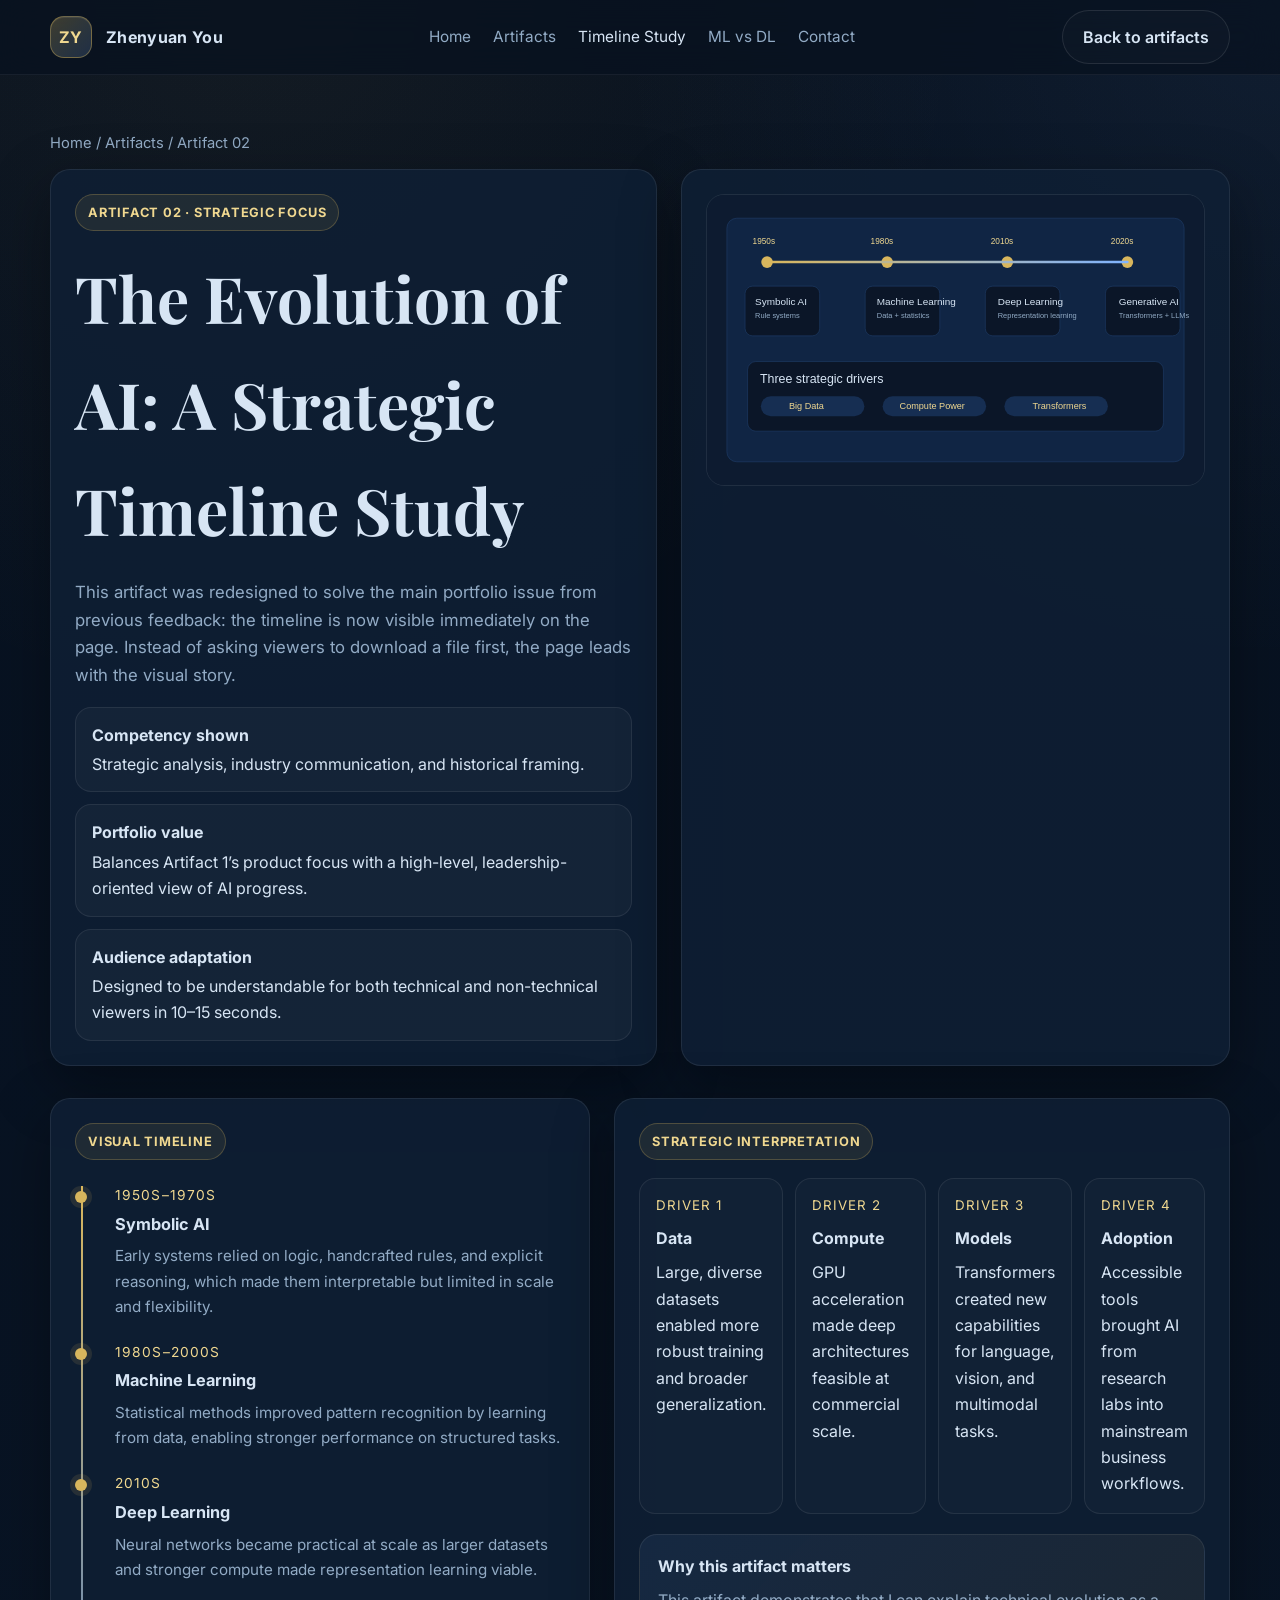
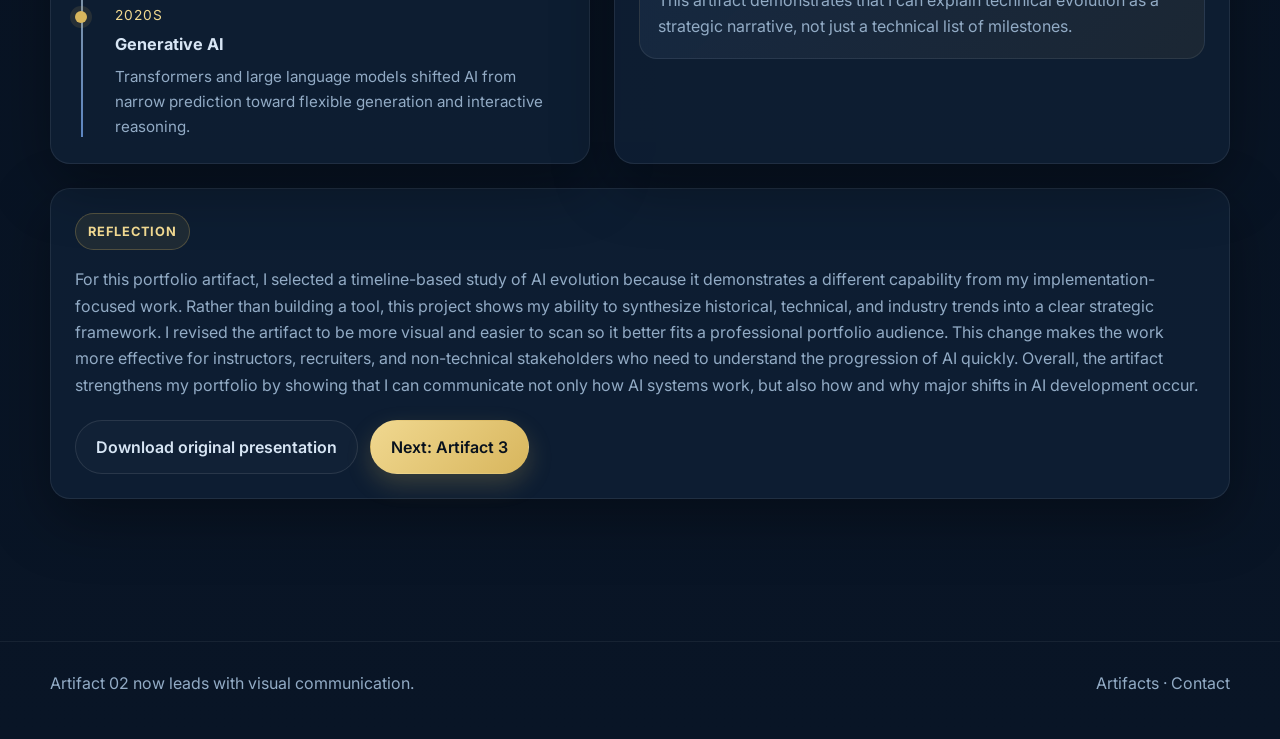
==== artifact-2.html @ 23bf4928 "Add files via upload" ====
<!DOCTYPE html>
<html lang="en">
<head>
  <meta charset="UTF-8" />
  <meta name="viewport" content="width=device-width, initial-scale=1.0" />
  <title>Artifact 2 · The Evolution of AI</title>
  <link rel="preconnect" href="https://fonts.googleapis.com">
  <link rel="preconnect" href="https://fonts.gstatic.com" crossorigin>
  <link href="https://fonts.googleapis.com/css2?family=Inter:wght@400;500;600;700;800&family=Playfair+Display:wght@600;700&display=swap" rel="stylesheet">
  <link rel="stylesheet" href="styles.css" />
</head>
<body>
  <header class="nav">
    <div class="container nav-inner">
      <a class="brand" href="index.html"><span class="brand-mark">ZY</span><span>Zhenyuan You</span></a>
      <nav class="nav-links">
        <a href="index.html">Home</a>
        <a href="artifacts.html">Artifacts</a>
        <a href="artifact-2.html" class="active">Timeline Study</a>
        <a href="artifact-3.html">ML vs DL</a>
        <a href="contact.html">Contact</a>
      </nav>
      <a href="artifacts.html" class="button-outline">Back to artifacts</a>
    </div>
  </header>

  <main class="artifact-hero">
    <div class="container">
      <div class="breadcrumbs">Home / Artifacts / Artifact 02</div>
      <div class="split">
        <div class="card">
          <span class="badge">Artifact 02 · Strategic focus</span>
          <h1 style="margin:14px 0 10px; font-family:'Playfair Display', Georgia, serif; font-size:clamp(2.2rem,5vw,4rem);">The Evolution of AI: A Strategic Timeline Study</h1>
          <p style="font-size:1.05rem; color:var(--muted);">This artifact was redesigned to solve the main portfolio issue from previous feedback: the timeline is now visible immediately on the page. Instead of asking viewers to download a file first, the page leads with the visual story.</p>
          <div class="checklist">
            <div class="check"><strong>Competency shown</strong><span>Strategic analysis, industry communication, and historical framing.</span></div>
            <div class="check"><strong>Portfolio value</strong><span>Balances Artifact 1’s product focus with a high-level, leadership-oriented view of AI progress.</span></div>
            <div class="check"><strong>Audience adaptation</strong><span>Designed to be understandable for both technical and non-technical viewers in 10–15 seconds.</span></div>
          </div>
        </div>
        <div class="card">
          <img src="assets/visuals.svg" alt="AI evolution timeline visualization" style="border-radius:18px; border:1px solid rgba(255,255,255,.08);">
        </div>
      </div>

      <section class="section" style="padding-top:32px;">
        <div class="grid-2">
          <div class="card">
            <span class="badge">Visual timeline</span>
            <div class="timeline">
              <div class="timeline-item">
                <div class="timeline-year">1950s–1970s</div>
                <h4>Symbolic AI</h4>
                <p>Early systems relied on logic, handcrafted rules, and explicit reasoning, which made them interpretable but limited in scale and flexibility.</p>
              </div>
              <div class="timeline-item">
                <div class="timeline-year">1980s–2000s</div>
                <h4>Machine Learning</h4>
                <p>Statistical methods improved pattern recognition by learning from data, enabling stronger performance on structured tasks.</p>
              </div>
              <div class="timeline-item">
                <div class="timeline-year">2010s</div>
                <h4>Deep Learning</h4>
                <p>Neural networks became practical at scale as larger datasets and stronger compute made representation learning viable.</p>
              </div>
              <div class="timeline-item" style="margin-bottom:0;">
                <div class="timeline-year">2020s</div>
                <h4>Generative AI</h4>
                <p>Transformers and large language models shifted AI from narrow prediction toward flexible generation and interactive reasoning.</p>
              </div>
            </div>
          </div>

          <div class="card">
            <span class="badge">Strategic interpretation</span>
            <div class="phase-grid">
              <div class="phase"><small>Driver 1</small><strong>Data</strong><span>Large, diverse datasets enabled more robust training and broader generalization.</span></div>
              <div class="phase"><small>Driver 2</small><strong>Compute</strong><span>GPU acceleration made deep architectures feasible at commercial scale.</span></div>
              <div class="phase"><small>Driver 3</small><strong>Models</strong><span>Transformers created new capabilities for language, vision, and multimodal tasks.</span></div>
              <div class="phase"><small>Driver 4</small><strong>Adoption</strong><span>Accessible tools brought AI from research labs into mainstream business workflows.</span></div>
            </div>
            <div class="visual-band" style="margin-top:20px;">
              <strong>Why this artifact matters</strong>
              <p style="margin:8px 0 0;">This artifact demonstrates that I can explain technical evolution as a strategic narrative, not just a technical list of milestones.</p>
            </div>
          </div>
        </div>

        <div class="card" style="margin-top:24px;">
          <span class="badge">Reflection</span>
          <p>For this portfolio artifact, I selected a timeline-based study of AI evolution because it demonstrates a different capability from my implementation-focused work. Rather than building a tool, this project shows my ability to synthesize historical, technical, and industry trends into a clear strategic framework. I revised the artifact to be more visual and easier to scan so it better fits a professional portfolio audience. This change makes the work more effective for instructors, recruiters, and non-technical stakeholders who need to understand the progression of AI quickly. Overall, the artifact strengthens my portfolio by showing that I can communicate not only how AI systems work, but also how and why major shifts in AI development occur.</p>
          <div class="cta-row">
            <a class="button-outline" href="Discussion_1_3_GroupPPT.pptx">Download original presentation</a>
            <a class="button" href="artifact-3.html">Next: Artifact 3</a>
          </div>
        </div>
      </section>
    </div>
  </main>

  <footer class="footer">
    <div class="container footer-grid">
      <div>Artifact 02 now leads with visual communication.</div>
      <div><a href="artifacts.html">Artifacts</a> · <a href="contact.html">Contact</a></div>
    </div>
  </footer>
</body>
</html>
---- styles.css ----
:root {
  --bg: #07111f;
  --bg-alt: #0d1b30;
  --panel: rgba(15, 31, 53, 0.84);
  --panel-2: #102544;
  --line: #1d3b67;
  --text: #d7e5f4;
  --muted: #92abc5;
  --gold: #d8b65d;
  --gold-soft: #f0d890;
  --accent: #7fb3ff;
  --shadow: 0 20px 60px rgba(0,0,0,.35);
  --radius: 20px;
  --max: 1180px;
}
* { box-sizing: border-box; }
html { scroll-behavior: smooth; }
body {
  margin: 0;
  font-family: Inter, system-ui, -apple-system, BlinkMacSystemFont, "Segoe UI", sans-serif;
  background:
    radial-gradient(circle at top right, rgba(127,179,255,.08), transparent 25%),
    radial-gradient(circle at 20% 0%, rgba(216,182,93,.06), transparent 28%),
    linear-gradient(180deg, #07111f 0%, #091526 100%);
  color: var(--text);
  line-height: 1.65;
}
a { color: inherit; text-decoration: none; }
img { max-width: 100%; display: block; }
.container { width: min(var(--max), calc(100% - 48px)); margin: 0 auto; }
.nav {
  position: sticky; top: 0; z-index: 50;
  backdrop-filter: blur(16px);
  background: rgba(7,17,31,.72);
  border-bottom: 1px solid rgba(255,255,255,.06);
}
.nav-inner {
  display: flex; align-items: center; justify-content: space-between;
  min-height: 74px;
}
.brand {
  display: flex; align-items: center; gap: 14px; font-weight: 700; letter-spacing: .02em;
}
.brand-mark {
  width: 42px; height: 42px; border-radius: 14px;
  display: grid; place-items: center;
  background: linear-gradient(135deg, rgba(216,182,93,.26), rgba(127,179,255,.18));
  border: 1px solid rgba(216,182,93,.4);
  color: var(--gold-soft);
  box-shadow: inset 0 1px 0 rgba(255,255,255,.08);
}
.nav-links { display: flex; gap: 22px; color: var(--muted); font-size: .96rem; }
.nav-links a:hover, .nav-links a.active { color: var(--text); }
.button, .button-outline {
  display: inline-flex; align-items: center; gap: 10px;
  border-radius: 999px; padding: 13px 20px; font-weight: 600;
  transition: .22s ease; border: 1px solid transparent;
}
.button {
  color: #08111d; background: linear-gradient(135deg, var(--gold-soft), var(--gold));
  box-shadow: 0 10px 24px rgba(216,182,93,.22);
}
.button:hover { transform: translateY(-1px); }
.button-outline {
  color: var(--text); background: rgba(255,255,255,.02); border-color: rgba(255,255,255,.1);
}
.button-outline:hover { border-color: rgba(216,182,93,.5); color: var(--gold-soft); }
.hero {
  padding: 72px 0 48px;
}
.hero-grid {
  display: grid; grid-template-columns: 1.15fr .85fr; gap: 34px; align-items: center;
}
.kicker {
  display: inline-flex; align-items: center; gap: 10px;
  color: var(--gold-soft); font-size: .9rem; letter-spacing: .12em; text-transform: uppercase;
  margin-bottom: 18px;
}
.kicker::before {
  content: ""; width: 36px; height: 1px; background: rgba(216,182,93,.65);
}
.hero h1 {
  margin: 0; font-family: "Playfair Display", Georgia, serif;
  font-size: clamp(2.9rem, 7vw, 5.8rem); line-height: 1.02;
}
.hero p.lead {
  color: var(--muted); font-size: 1.12rem; max-width: 62ch; margin: 18px 0 28px;
}
.hero-actions { display: flex; flex-wrap: wrap; gap: 14px; }
.hero-panel {
  background: linear-gradient(180deg, rgba(16,37,68,.92), rgba(10,22,40,.9));
  border: 1px solid rgba(255,255,255,.08);
  border-radius: 28px;
  box-shadow: var(--shadow);
  padding: 28px;
}
.hero-panel .eyebrow { color: var(--gold-soft); font-size: .84rem; letter-spacing: .12em; text-transform: uppercase; }
.hero-stats {
  display: grid; grid-template-columns: repeat(3, 1fr); gap: 14px; margin-top: 20px;
}
.stat {
  border: 1px solid rgba(255,255,255,.08); border-radius: 18px; padding: 16px;
  background: rgba(255,255,255,.02);
}
.stat strong { display: block; font-size: 1.4rem; color: var(--gold-soft); }
.stat span { color: var(--muted); font-size: .92rem; }
.section { padding: 34px 0 86px; }
.section-header {
  display: flex; align-items: end; justify-content: space-between; gap: 18px; margin-bottom: 24px;
}
.section-header h2 {
  margin: 0; font-family: "Playfair Display", Georgia, serif; font-size: clamp(2rem, 5vw, 3rem);
}
.section-header p { margin: 8px 0 0; color: var(--muted); max-width: 64ch; }
.grid-2 { display: grid; grid-template-columns: repeat(2, 1fr); gap: 24px; }
.grid-3 { display: grid; grid-template-columns: repeat(3, 1fr); gap: 24px; }
.card {
  background: var(--panel);
  border: 1px solid rgba(255,255,255,.08);
  border-radius: var(--radius);
  padding: 24px;
  box-shadow: var(--shadow);
}
.card h3, .card h4 { margin-top: 0; }
.card p { color: var(--muted); }
.artifact-card {
  position: relative; overflow: hidden;
}
.artifact-card::after {
  content: ""; position: absolute; inset: auto -50px -50px auto; width: 160px; height: 160px;
  background: radial-gradient(circle, rgba(216,182,93,.16), transparent 70%);
}
.badge {
  display: inline-flex; align-items: center; gap: 8px;
  padding: 7px 12px; border-radius: 999px;
  font-size: .8rem; font-weight: 700; letter-spacing: .06em; text-transform: uppercase;
  color: var(--gold-soft); background: rgba(216,182,93,.09); border: 1px solid rgba(216,182,93,.26);
}
.tags { display: flex; flex-wrap: wrap; gap: 10px; margin-top: 16px; }
.tag {
  padding: 8px 12px; border-radius: 999px; background: rgba(255,255,255,.03);
  color: var(--muted); border: 1px solid rgba(255,255,255,.08); font-size: .86rem;
}
.visual-band {
  margin: 20px 0 10px; padding: 18px; border-radius: 18px;
  background: linear-gradient(135deg, rgba(127,179,255,.08), rgba(216,182,93,.07));
  border: 1px solid rgba(255,255,255,.08);
}
.mini-metrics { display: grid; grid-template-columns: repeat(3, 1fr); gap: 12px; }
.mini-metrics div {
  padding: 14px; border-radius: 16px; background: rgba(7,17,31,.42); border: 1px solid rgba(255,255,255,.06);
}
.mini-metrics strong { display: block; color: var(--text); }
.timeline {
  position: relative; margin-top: 24px; padding-left: 22px;
}
.timeline::before {
  content: ""; position: absolute; top: 2px; bottom: 2px; left: 6px; width: 2px;
  background: linear-gradient(180deg, var(--gold), rgba(127,179,255,.7));
}
.timeline-item {
  position: relative; margin-bottom: 22px; padding: 0 0 0 18px;
}
.timeline-item::before {
  content: ""; position: absolute; left: -22px; top: 7px; width: 12px; height: 12px;
  border-radius: 50%; background: var(--gold); box-shadow: 0 0 0 5px rgba(216,182,93,.12);
}
.timeline-year { font-size: .86rem; color: var(--gold-soft); letter-spacing: .08em; text-transform: uppercase; }
.timeline-item h4 { margin: 4px 0 6px; font-size: 1.02rem; }
.timeline-item p { margin: 0; font-size: .95rem; }
.phase-grid {
  display: grid; grid-template-columns: repeat(4, 1fr); gap: 12px; margin-top: 18px;
}
.phase {
  padding: 16px; border-radius: 16px; background: rgba(255,255,255,.02); border: 1px solid rgba(255,255,255,.08);
}
.phase small { display: block; color: var(--gold-soft); text-transform: uppercase; letter-spacing: .08em; margin-bottom: 8px; }
.phase strong { display: block; margin-bottom: 8px; }
.comparison-grid {
  display: grid; grid-template-columns: repeat(2, 1fr); gap: 18px; margin-top: 20px;
}
.compare {
  border: 1px solid rgba(255,255,255,.08); border-radius: 18px; padding: 18px;
  background: rgba(255,255,255,.03);
}
.compare h4 { margin: 0 0 8px; }
.compare ul { margin: 0; padding-left: 18px; color: var(--muted); }
.compare li + li { margin-top: 8px; }
.decision-strip {
  margin-top: 18px; display: grid; grid-template-columns: repeat(4, 1fr); gap: 12px;
}
.decision-strip .pill {
  padding: 14px; border-radius: 16px; text-align: center;
  background: rgba(255,255,255,.02); border: 1px solid rgba(255,255,255,.08); color: var(--muted);
}
.decision-strip strong { color: var(--text); display: block; margin-bottom: 4px; }
.artifact-hero {
  padding: 56px 0 28px;
}
.breadcrumbs { color: var(--muted); font-size: .92rem; margin-bottom: 14px; }
.split {
  display: grid; grid-template-columns: 1.05fr .95fr; gap: 24px;
}
.checklist { display: grid; gap: 12px; margin-top: 16px; }
.check {
  border: 1px solid rgba(255,255,255,.08); border-radius: 16px; padding: 14px 16px; background: rgba(255,255,255,.03);
}
.check strong { display: block; margin-bottom: 3px; }
.cta-row { display: flex; flex-wrap: wrap; gap: 12px; margin-top: 22px; }
.footer {
  padding: 28px 0 42px; color: var(--muted); border-top: 1px solid rgba(255,255,255,.06); margin-top: 28px;
}
.footer-grid {
  display: flex; justify-content: space-between; gap: 20px; align-items: center; flex-wrap: wrap;
}
@media (max-width: 960px) {
  .hero-grid, .split, .grid-3, .grid-2, .phase-grid, .comparison-grid, .decision-strip { grid-template-columns: 1fr; }
  .mini-metrics, .hero-stats { grid-template-columns: 1fr 1fr; }
  .nav-links { display: none; }
}
@media (max-width: 640px) {
  .container { width: min(var(--max), calc(100% - 28px)); }
  .hero { padding-top: 44px; }
  .hero-stats, .mini-metrics { grid-template-columns: 1fr; }
  .button, .button-outline { width: 100%; justify-content: center; }
}
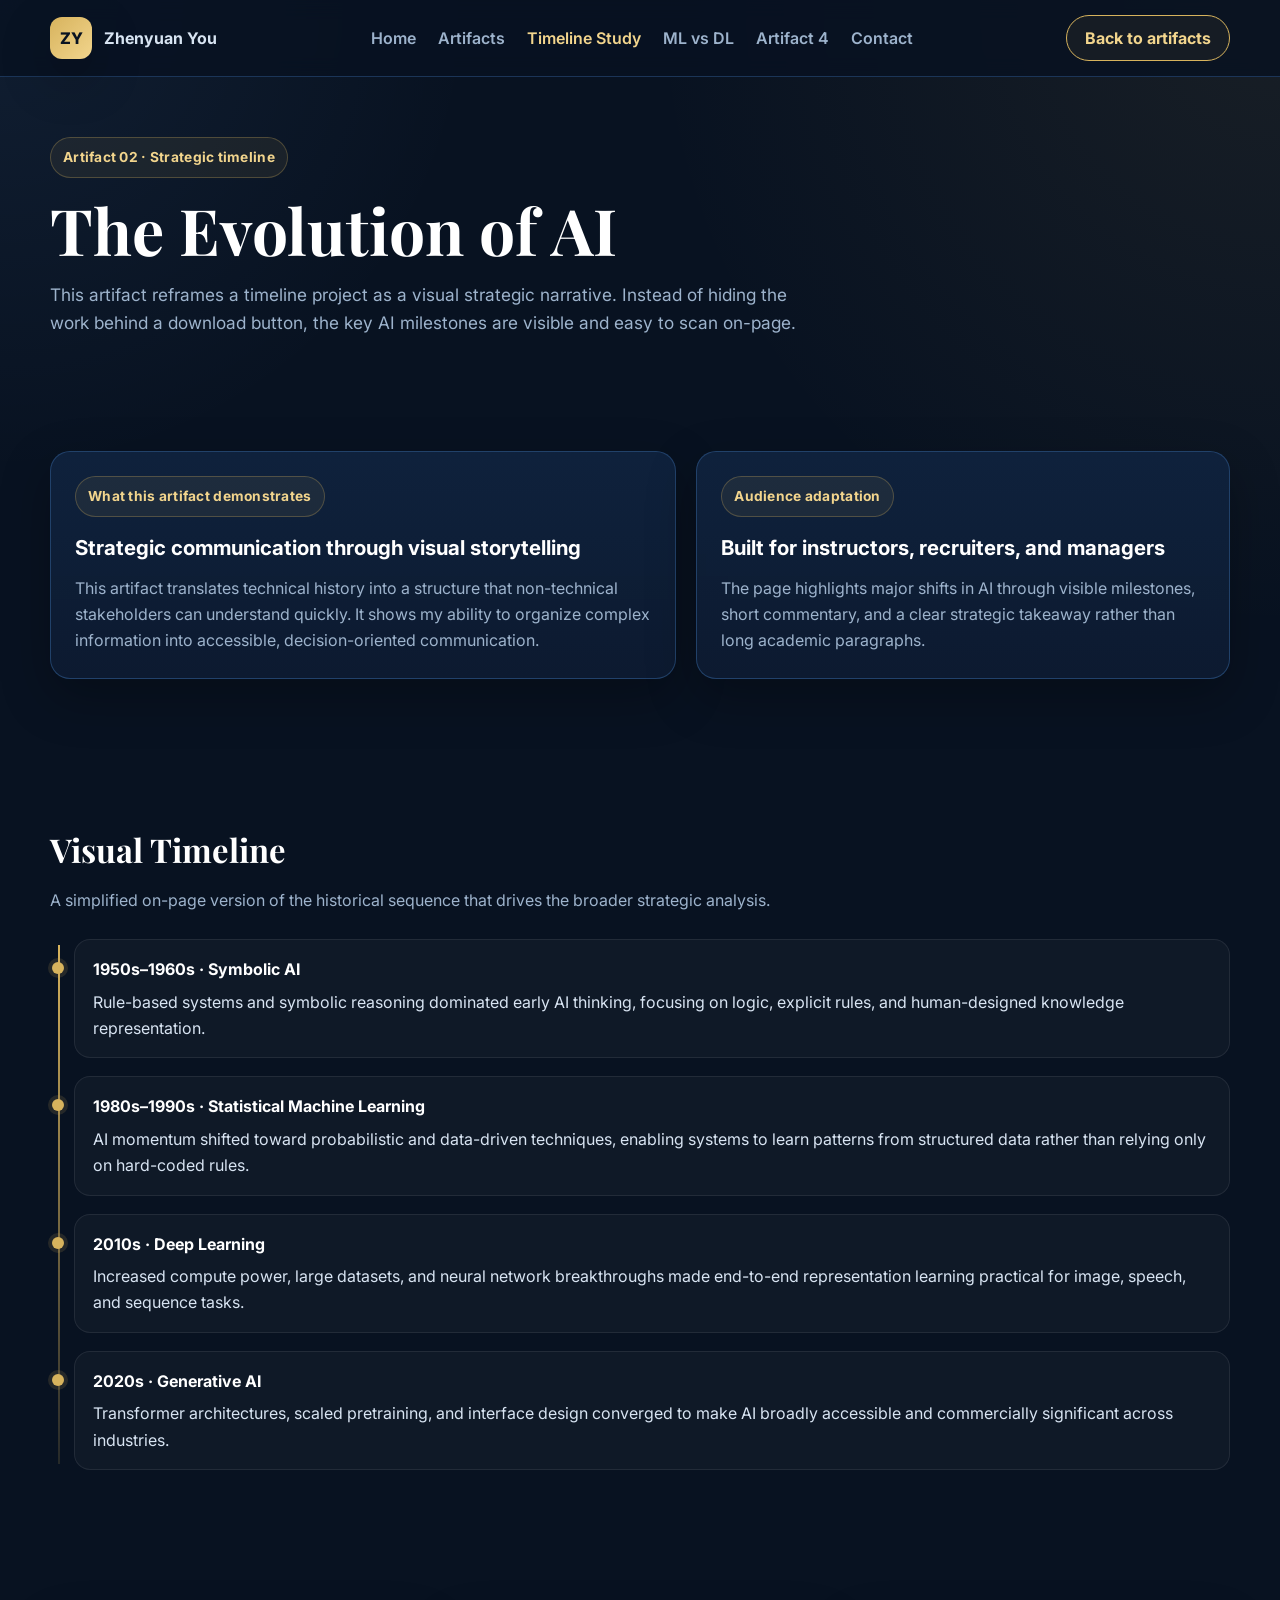
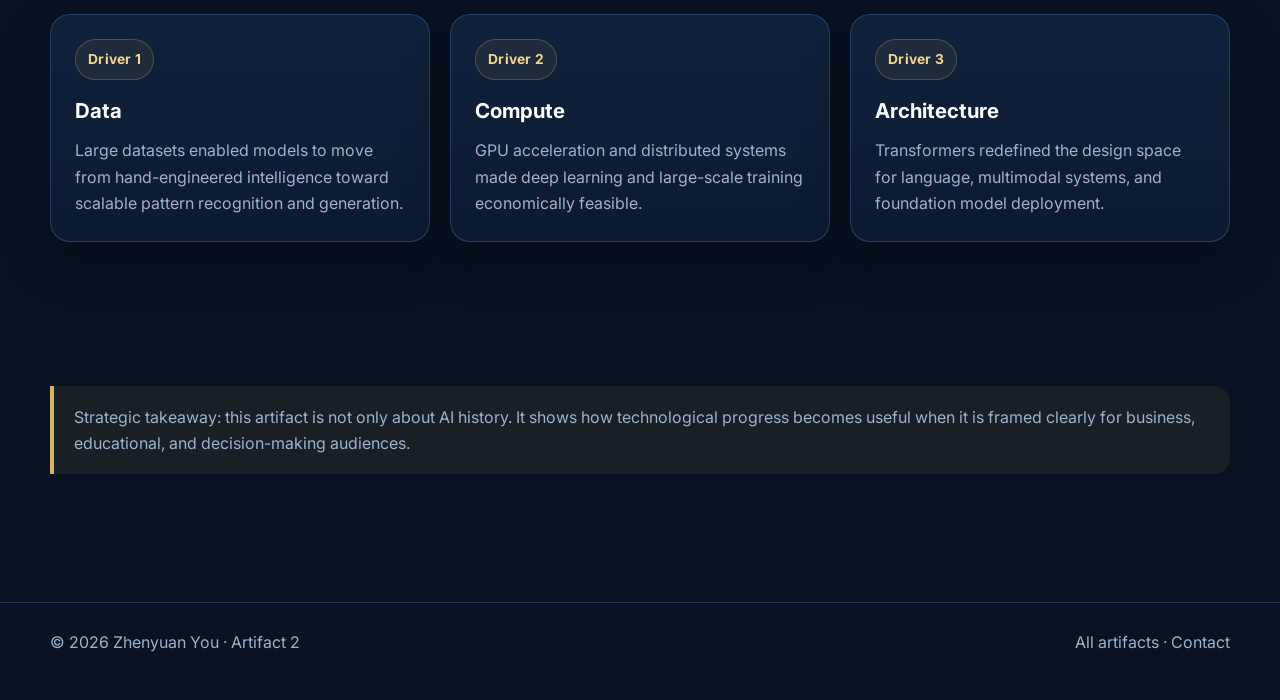
==== commit af6abd9c: "Add files via upload" ====
--- a/artifact-2.html
+++ b/artifact-2.html
@@ -18,90 +18,99 @@
         <a href="artifacts.html">Artifacts</a>
         <a href="artifact-2.html" class="active">Timeline Study</a>
         <a href="artifact-3.html">ML vs DL</a>
+        <a href="artifact-4.html">Artifact 4</a>
         <a href="contact.html">Contact</a>
       </nav>
       <a href="artifacts.html" class="button-outline">Back to artifacts</a>
     </div>
   </header>
 
-  <main class="artifact-hero">
-    <div class="container">
-      <div class="breadcrumbs">Home / Artifacts / Artifact 02</div>
-      <div class="split">
-        <div class="card">
-          <span class="badge">Artifact 02 · Strategic focus</span>
-          <h1 style="margin:14px 0 10px; font-family:'Playfair Display', Georgia, serif; font-size:clamp(2.2rem,5vw,4rem);">The Evolution of AI: A Strategic Timeline Study</h1>
-          <p style="font-size:1.05rem; color:var(--muted);">This artifact was redesigned to solve the main portfolio issue from previous feedback: the timeline is now visible immediately on the page. Instead of asking viewers to download a file first, the page leads with the visual story.</p>
-          <div class="checklist">
-            <div class="check"><strong>Competency shown</strong><span>Strategic analysis, industry communication, and historical framing.</span></div>
-            <div class="check"><strong>Portfolio value</strong><span>Balances Artifact 1’s product focus with a high-level, leadership-oriented view of AI progress.</span></div>
-            <div class="check"><strong>Audience adaptation</strong><span>Designed to be understandable for both technical and non-technical viewers in 10–15 seconds.</span></div>
+  <main>
+    <section class="page-hero">
+      <div class="container">
+        <span class="kicker">Artifact 02 · Strategic timeline</span>
+        <h1>The Evolution of AI</h1>
+        <p class="lead">This artifact reframes a timeline project as a visual strategic narrative. Instead of hiding the work behind a download button, the key AI milestones are visible and easy to scan on-page.</p>
+      </div>
+    </section>
+
+    <section class="section">
+      <div class="container summary-grid">
+        <div class="card reveal">
+          <span class="badge">What this artifact demonstrates</span>
+          <h3>Strategic communication through visual storytelling</h3>
+          <p>This artifact translates technical history into a structure that non-technical stakeholders can understand quickly. It shows my ability to organize complex information into accessible, decision-oriented communication.</p>
+        </div>
+        <div class="card reveal delay-1">
+          <span class="badge">Audience adaptation</span>
+          <h3>Built for instructors, recruiters, and managers</h3>
+          <p>The page highlights major shifts in AI through visible milestones, short commentary, and a clear strategic takeaway rather than long academic paragraphs.</p>
+        </div>
+      </div>
+    </section>
+
+    <section class="section">
+      <div class="container">
+        <div class="section-header">
+          <div>
+            <h2>Visual Timeline</h2>
+            <p>A simplified on-page version of the historical sequence that drives the broader strategic analysis.</p>
           </div>
         </div>
-        <div class="card">
-          <img src="assets/visuals.svg" alt="AI evolution timeline visualization" style="border-radius:18px; border:1px solid rgba(255,255,255,.08);">
+        <div class="timeline">
+          <div class="timeline-item reveal">
+            <strong>1950s–1960s · Symbolic AI</strong>
+            Rule-based systems and symbolic reasoning dominated early AI thinking, focusing on logic, explicit rules, and human-designed knowledge representation.
+          </div>
+          <div class="timeline-item reveal delay-1">
+            <strong>1980s–1990s · Statistical Machine Learning</strong>
+            AI momentum shifted toward probabilistic and data-driven techniques, enabling systems to learn patterns from structured data rather than relying only on hard-coded rules.
+          </div>
+          <div class="timeline-item reveal delay-2">
+            <strong>2010s · Deep Learning</strong>
+            Increased compute power, large datasets, and neural network breakthroughs made end-to-end representation learning practical for image, speech, and sequence tasks.
+          </div>
+          <div class="timeline-item reveal delay-3">
+            <strong>2020s · Generative AI</strong>
+            Transformer architectures, scaled pretraining, and interface design converged to make AI broadly accessible and commercially significant across industries.
+          </div>
         </div>
       </div>
+    </section>
 
-      <section class="section" style="padding-top:32px;">
-        <div class="grid-2">
-          <div class="card">
-            <span class="badge">Visual timeline</span>
-            <div class="timeline">
-              <div class="timeline-item">
-                <div class="timeline-year">1950s–1970s</div>
-                <h4>Symbolic AI</h4>
-                <p>Early systems relied on logic, handcrafted rules, and explicit reasoning, which made them interpretable but limited in scale and flexibility.</p>
-              </div>
-              <div class="timeline-item">
-                <div class="timeline-year">1980s–2000s</div>
-                <h4>Machine Learning</h4>
-                <p>Statistical methods improved pattern recognition by learning from data, enabling stronger performance on structured tasks.</p>
-              </div>
-              <div class="timeline-item">
-                <div class="timeline-year">2010s</div>
-                <h4>Deep Learning</h4>
-                <p>Neural networks became practical at scale as larger datasets and stronger compute made representation learning viable.</p>
-              </div>
-              <div class="timeline-item" style="margin-bottom:0;">
-                <div class="timeline-year">2020s</div>
-                <h4>Generative AI</h4>
-                <p>Transformers and large language models shifted AI from narrow prediction toward flexible generation and interactive reasoning.</p>
-              </div>
-            </div>
-          </div>
+    <section class="section">
+      <div class="container grid-3">
+        <div class="card reveal">
+          <span class="badge">Driver 1</span>
+          <h3>Data</h3>
+          <p>Large datasets enabled models to move from hand-engineered intelligence toward scalable pattern recognition and generation.</p>
+        </div>
+        <div class="card reveal delay-1">
+          <span class="badge">Driver 2</span>
+          <h3>Compute</h3>
+          <p>GPU acceleration and distributed systems made deep learning and large-scale training economically feasible.</p>
+        </div>
+        <div class="card reveal delay-2">
+          <span class="badge">Driver 3</span>
+          <h3>Architecture</h3>
+          <p>Transformers redefined the design space for language, multimodal systems, and foundation model deployment.</p>
+        </div>
+      </div>
+    </section>
 
-          <div class="card">
-            <span class="badge">Strategic interpretation</span>
-            <div class="phase-grid">
-              <div class="phase"><small>Driver 1</small><strong>Data</strong><span>Large, diverse datasets enabled more robust training and broader generalization.</span></div>
-              <div class="phase"><small>Driver 2</small><strong>Compute</strong><span>GPU acceleration made deep architectures feasible at commercial scale.</span></div>
-              <div class="phase"><small>Driver 3</small><strong>Models</strong><span>Transformers created new capabilities for language, vision, and multimodal tasks.</span></div>
-              <div class="phase"><small>Driver 4</small><strong>Adoption</strong><span>Accessible tools brought AI from research labs into mainstream business workflows.</span></div>
-            </div>
-            <div class="visual-band" style="margin-top:20px;">
-              <strong>Why this artifact matters</strong>
-              <p style="margin:8px 0 0;">This artifact demonstrates that I can explain technical evolution as a strategic narrative, not just a technical list of milestones.</p>
-            </div>
-          </div>
+    <section class="section">
+      <div class="container">
+        <div class="note">
+          Strategic takeaway: this artifact is not only about AI history. It shows how technological progress becomes useful when it is framed clearly for business, educational, and decision-making audiences.
         </div>
-
-        <div class="card" style="margin-top:24px;">
-          <span class="badge">Reflection</span>
-          <p>For this portfolio artifact, I selected a timeline-based study of AI evolution because it demonstrates a different capability from my implementation-focused work. Rather than building a tool, this project shows my ability to synthesize historical, technical, and industry trends into a clear strategic framework. I revised the artifact to be more visual and easier to scan so it better fits a professional portfolio audience. This change makes the work more effective for instructors, recruiters, and non-technical stakeholders who need to understand the progression of AI quickly. Overall, the artifact strengthens my portfolio by showing that I can communicate not only how AI systems work, but also how and why major shifts in AI development occur.</p>
-          <div class="cta-row">
-            <a class="button-outline" href="Discussion_1_3_GroupPPT.pptx">Download original presentation</a>
-            <a class="button" href="artifact-3.html">Next: Artifact 3</a>
-          </div>
-        </div>
-      </section>
-    </div>
+      </div>
+    </section>
   </main>
 
   <footer class="footer">
     <div class="container footer-grid">
-      <div>Artifact 02 now leads with visual communication.</div>
-      <div><a href="artifacts.html">Artifacts</a> · <a href="contact.html">Contact</a></div>
+      <div>© 2026 Zhenyuan You · Artifact 2</div>
+      <div><a href="artifacts.html">All artifacts</a> · <a href="contact.html">Contact</a></div>
     </div>
   </footer>
 </body>
--- a/styles.css
+++ b/styles.css
@@ -1,226 +1,226 @@
-:root {
-  --bg: #07111f;
-  --bg-alt: #0d1b30;
-  --panel: rgba(15, 31, 53, 0.84);
-  --panel-2: #102544;
-  --line: #1d3b67;
-  --text: #d7e5f4;
-  --muted: #92abc5;
-  --gold: #d8b65d;
-  --gold-soft: #f0d890;
-  --accent: #7fb3ff;
-  --shadow: 0 20px 60px rgba(0,0,0,.35);
-  --radius: 20px;
-  --max: 1180px;
-}
-* { box-sizing: border-box; }
-html { scroll-behavior: smooth; }
-body {
-  margin: 0;
-  font-family: Inter, system-ui, -apple-system, BlinkMacSystemFont, "Segoe UI", sans-serif;
+
+:root{
+  --bg:#081221;
+  --bg-soft:#0d1b31;
+  --panel:#10233f;
+  --panel-2:#132949;
+  --border:#24456f;
+  --text:#d8e4f2;
+  --muted:#9db3cc;
+  --gold:#d7b35d;
+  --gold-soft:#f2d58d;
+  --green:#4ade80;
+  --red:#f87171;
+  --shadow:0 18px 50px rgba(0,0,0,.28);
+  --radius:20px;
+  --max:1180px;
+}
+*{box-sizing:border-box}
+html{scroll-behavior:smooth}
+body{
+  margin:0;
+  font-family:Inter,system-ui,-apple-system,BlinkMacSystemFont,"Segoe UI",sans-serif;
   background:
-    radial-gradient(circle at top right, rgba(127,179,255,.08), transparent 25%),
-    radial-gradient(circle at 20% 0%, rgba(216,182,93,.06), transparent 28%),
-    linear-gradient(180deg, #07111f 0%, #091526 100%);
-  color: var(--text);
-  line-height: 1.65;
-}
-a { color: inherit; text-decoration: none; }
-img { max-width: 100%; display: block; }
-.container { width: min(var(--max), calc(100% - 48px)); margin: 0 auto; }
-.nav {
-  position: sticky; top: 0; z-index: 50;
-  backdrop-filter: blur(16px);
-  background: rgba(7,17,31,.72);
-  border-bottom: 1px solid rgba(255,255,255,.06);
-}
-.nav-inner {
-  display: flex; align-items: center; justify-content: space-between;
-  min-height: 74px;
-}
-.brand {
-  display: flex; align-items: center; gap: 14px; font-weight: 700; letter-spacing: .02em;
-}
-.brand-mark {
-  width: 42px; height: 42px; border-radius: 14px;
-  display: grid; place-items: center;
-  background: linear-gradient(135deg, rgba(216,182,93,.26), rgba(127,179,255,.18));
-  border: 1px solid rgba(216,182,93,.4);
-  color: var(--gold-soft);
-  box-shadow: inset 0 1px 0 rgba(255,255,255,.08);
-}
-.nav-links { display: flex; gap: 22px; color: var(--muted); font-size: .96rem; }
-.nav-links a:hover, .nav-links a.active { color: var(--text); }
-.button, .button-outline {
-  display: inline-flex; align-items: center; gap: 10px;
-  border-radius: 999px; padding: 13px 20px; font-weight: 600;
-  transition: .22s ease; border: 1px solid transparent;
-}
-.button {
-  color: #08111d; background: linear-gradient(135deg, var(--gold-soft), var(--gold));
-  box-shadow: 0 10px 24px rgba(216,182,93,.22);
-}
-.button:hover { transform: translateY(-1px); }
-.button-outline {
-  color: var(--text); background: rgba(255,255,255,.02); border-color: rgba(255,255,255,.1);
-}
-.button-outline:hover { border-color: rgba(216,182,93,.5); color: var(--gold-soft); }
-.hero {
-  padding: 72px 0 48px;
-}
-.hero-grid {
-  display: grid; grid-template-columns: 1.15fr .85fr; gap: 34px; align-items: center;
-}
-.kicker {
-  display: inline-flex; align-items: center; gap: 10px;
-  color: var(--gold-soft); font-size: .9rem; letter-spacing: .12em; text-transform: uppercase;
-  margin-bottom: 18px;
-}
-.kicker::before {
-  content: ""; width: 36px; height: 1px; background: rgba(216,182,93,.65);
-}
-.hero h1 {
-  margin: 0; font-family: "Playfair Display", Georgia, serif;
-  font-size: clamp(2.9rem, 7vw, 5.8rem); line-height: 1.02;
-}
-.hero p.lead {
-  color: var(--muted); font-size: 1.12rem; max-width: 62ch; margin: 18px 0 28px;
-}
-.hero-actions { display: flex; flex-wrap: wrap; gap: 14px; }
-.hero-panel {
-  background: linear-gradient(180deg, rgba(16,37,68,.92), rgba(10,22,40,.9));
-  border: 1px solid rgba(255,255,255,.08);
-  border-radius: 28px;
-  box-shadow: var(--shadow);
-  padding: 28px;
-}
-.hero-panel .eyebrow { color: var(--gold-soft); font-size: .84rem; letter-spacing: .12em; text-transform: uppercase; }
-.hero-stats {
-  display: grid; grid-template-columns: repeat(3, 1fr); gap: 14px; margin-top: 20px;
-}
-.stat {
-  border: 1px solid rgba(255,255,255,.08); border-radius: 18px; padding: 16px;
-  background: rgba(255,255,255,.02);
-}
-.stat strong { display: block; font-size: 1.4rem; color: var(--gold-soft); }
-.stat span { color: var(--muted); font-size: .92rem; }
-.section { padding: 34px 0 86px; }
-.section-header {
-  display: flex; align-items: end; justify-content: space-between; gap: 18px; margin-bottom: 24px;
-}
-.section-header h2 {
-  margin: 0; font-family: "Playfair Display", Georgia, serif; font-size: clamp(2rem, 5vw, 3rem);
-}
-.section-header p { margin: 8px 0 0; color: var(--muted); max-width: 64ch; }
-.grid-2 { display: grid; grid-template-columns: repeat(2, 1fr); gap: 24px; }
-.grid-3 { display: grid; grid-template-columns: repeat(3, 1fr); gap: 24px; }
-.card {
-  background: var(--panel);
-  border: 1px solid rgba(255,255,255,.08);
-  border-radius: var(--radius);
-  padding: 24px;
-  box-shadow: var(--shadow);
-}
-.card h3, .card h4 { margin-top: 0; }
-.card p { color: var(--muted); }
-.artifact-card {
-  position: relative; overflow: hidden;
-}
-.artifact-card::after {
-  content: ""; position: absolute; inset: auto -50px -50px auto; width: 160px; height: 160px;
-  background: radial-gradient(circle, rgba(216,182,93,.16), transparent 70%);
-}
-.badge {
-  display: inline-flex; align-items: center; gap: 8px;
-  padding: 7px 12px; border-radius: 999px;
-  font-size: .8rem; font-weight: 700; letter-spacing: .06em; text-transform: uppercase;
-  color: var(--gold-soft); background: rgba(216,182,93,.09); border: 1px solid rgba(216,182,93,.26);
-}
-.tags { display: flex; flex-wrap: wrap; gap: 10px; margin-top: 16px; }
-.tag {
-  padding: 8px 12px; border-radius: 999px; background: rgba(255,255,255,.03);
-  color: var(--muted); border: 1px solid rgba(255,255,255,.08); font-size: .86rem;
-}
-.visual-band {
-  margin: 20px 0 10px; padding: 18px; border-radius: 18px;
-  background: linear-gradient(135deg, rgba(127,179,255,.08), rgba(216,182,93,.07));
-  border: 1px solid rgba(255,255,255,.08);
-}
-.mini-metrics { display: grid; grid-template-columns: repeat(3, 1fr); gap: 12px; }
-.mini-metrics div {
-  padding: 14px; border-radius: 16px; background: rgba(7,17,31,.42); border: 1px solid rgba(255,255,255,.06);
-}
-.mini-metrics strong { display: block; color: var(--text); }
-.timeline {
-  position: relative; margin-top: 24px; padding-left: 22px;
-}
-.timeline::before {
-  content: ""; position: absolute; top: 2px; bottom: 2px; left: 6px; width: 2px;
-  background: linear-gradient(180deg, var(--gold), rgba(127,179,255,.7));
-}
-.timeline-item {
-  position: relative; margin-bottom: 22px; padding: 0 0 0 18px;
-}
-.timeline-item::before {
-  content: ""; position: absolute; left: -22px; top: 7px; width: 12px; height: 12px;
-  border-radius: 50%; background: var(--gold); box-shadow: 0 0 0 5px rgba(216,182,93,.12);
-}
-.timeline-year { font-size: .86rem; color: var(--gold-soft); letter-spacing: .08em; text-transform: uppercase; }
-.timeline-item h4 { margin: 4px 0 6px; font-size: 1.02rem; }
-.timeline-item p { margin: 0; font-size: .95rem; }
-.phase-grid {
-  display: grid; grid-template-columns: repeat(4, 1fr); gap: 12px; margin-top: 18px;
-}
-.phase {
-  padding: 16px; border-radius: 16px; background: rgba(255,255,255,.02); border: 1px solid rgba(255,255,255,.08);
-}
-.phase small { display: block; color: var(--gold-soft); text-transform: uppercase; letter-spacing: .08em; margin-bottom: 8px; }
-.phase strong { display: block; margin-bottom: 8px; }
-.comparison-grid {
-  display: grid; grid-template-columns: repeat(2, 1fr); gap: 18px; margin-top: 20px;
-}
-.compare {
-  border: 1px solid rgba(255,255,255,.08); border-radius: 18px; padding: 18px;
-  background: rgba(255,255,255,.03);
-}
-.compare h4 { margin: 0 0 8px; }
-.compare ul { margin: 0; padding-left: 18px; color: var(--muted); }
-.compare li + li { margin-top: 8px; }
-.decision-strip {
-  margin-top: 18px; display: grid; grid-template-columns: repeat(4, 1fr); gap: 12px;
-}
-.decision-strip .pill {
-  padding: 14px; border-radius: 16px; text-align: center;
-  background: rgba(255,255,255,.02); border: 1px solid rgba(255,255,255,.08); color: var(--muted);
-}
-.decision-strip strong { color: var(--text); display: block; margin-bottom: 4px; }
-.artifact-hero {
-  padding: 56px 0 28px;
-}
-.breadcrumbs { color: var(--muted); font-size: .92rem; margin-bottom: 14px; }
-.split {
-  display: grid; grid-template-columns: 1.05fr .95fr; gap: 24px;
-}
-.checklist { display: grid; gap: 12px; margin-top: 16px; }
-.check {
-  border: 1px solid rgba(255,255,255,.08); border-radius: 16px; padding: 14px 16px; background: rgba(255,255,255,.03);
-}
-.check strong { display: block; margin-bottom: 3px; }
-.cta-row { display: flex; flex-wrap: wrap; gap: 12px; margin-top: 22px; }
-.footer {
-  padding: 28px 0 42px; color: var(--muted); border-top: 1px solid rgba(255,255,255,.06); margin-top: 28px;
-}
-.footer-grid {
-  display: flex; justify-content: space-between; gap: 20px; align-items: center; flex-wrap: wrap;
-}
-@media (max-width: 960px) {
-  .hero-grid, .split, .grid-3, .grid-2, .phase-grid, .comparison-grid, .decision-strip { grid-template-columns: 1fr; }
-  .mini-metrics, .hero-stats { grid-template-columns: 1fr 1fr; }
-  .nav-links { display: none; }
-}
-@media (max-width: 640px) {
-  .container { width: min(var(--max), calc(100% - 28px)); }
-  .hero { padding-top: 44px; }
-  .hero-stats, .mini-metrics { grid-template-columns: 1fr; }
-  .button, .button-outline { width: 100%; justify-content: center; }
-}
+    radial-gradient(circle at top right, rgba(215,179,93,.08), transparent 24%),
+    radial-gradient(circle at top left, rgba(120,180,255,.08), transparent 18%),
+    var(--bg);
+  color:var(--text);
+  line-height:1.65;
+}
+a{color:inherit;text-decoration:none}
+img{max-width:100%;display:block}
+.container{width:min(var(--max), calc(100% - 48px)); margin:0 auto}
+.nav{
+  position:sticky; top:0; z-index:20;
+  backdrop-filter: blur(10px);
+  background:rgba(8,18,33,.82);
+  border-bottom:1px solid rgba(36,69,111,.7);
+}
+.nav-inner{
+  min-height:76px;
+  display:flex; align-items:center; justify-content:space-between; gap:20px;
+}
+.brand{display:flex;align-items:center;gap:12px;font-weight:700}
+.brand-mark{
+  width:42px;height:42px;border-radius:12px;
+  display:grid;place-items:center;
+  color:var(--bg);
+  background:linear-gradient(135deg,var(--gold),var(--gold-soft));
+  font-weight:800;
+  box-shadow:var(--shadow);
+}
+.nav-links{display:flex;flex-wrap:wrap;gap:22px}
+.nav-links a{
+  color:var(--muted);
+  font-weight:600;
+  transition:.25s ease;
+}
+.nav-links a:hover,.nav-links a.active{color:var(--gold-soft)}
+.button,.button-outline{
+  display:inline-flex;align-items:center;justify-content:center;gap:10px;
+  min-height:46px;padding:0 18px;border-radius:999px;font-weight:700;
+  transition:.25s ease; border:1px solid var(--gold);
+}
+.button{
+  background:linear-gradient(135deg,var(--gold),var(--gold-soft));
+  color:var(--bg);
+  box-shadow:0 14px 32px rgba(215,179,93,.22);
+}
+.button:hover{transform:translateY(-2px)}
+.button-outline{
+  color:var(--gold-soft);
+  background:rgba(215,179,93,.06);
+}
+.button-outline:hover{
+  background:rgba(215,179,93,.12);
+  transform:translateY(-2px)
+}
+main{padding-bottom:56px}
+.section{padding:72px 0}
+.hero{padding:72px 0 48px}
+.hero-grid{display:grid;grid-template-columns:1.2fr .82fr;gap:28px;align-items:center}
+.hero-grid.hero-grid-3{grid-template-columns:1.1fr .72fr .9fr}
+.kicker,.eyebrow,.badge{
+  display:inline-flex;align-items:center;gap:8px;
+  padding:8px 12px;border-radius:999px;
+  border:1px solid rgba(215,179,93,.28);
+  background:rgba(215,179,93,.08);
+  color:var(--gold-soft);
+  font-size:.86rem;font-weight:700;letter-spacing:.02em;
+}
+.hero h1,.page-hero h1{
+  font-family:"Playfair Display", Georgia, serif;
+  font-size:clamp(2.5rem, 5vw, 4.7rem);
+  line-height:1.06;
+  margin:18px 0 16px;
+  color:#fff;
+}
+.lead{
+  font-size:1.08rem;
+  color:var(--muted);
+  max-width:760px;
+}
+.hero-actions{display:flex;flex-wrap:wrap;gap:14px;margin-top:26px}
+.hero-panel,.card,.timeline-card,.stat-card{
+  background:linear-gradient(180deg, rgba(16,35,63,.92), rgba(13,27,49,.96));
+  border:1px solid rgba(36,69,111,.9);
+  border-radius:var(--radius);
+  box-shadow:var(--shadow);
+}
+.hero-panel{padding:24px}
+.hero-stats{display:grid;grid-template-columns:repeat(3,1fr);gap:14px;margin-top:18px}
+.stat{
+  padding:16px;border-radius:16px;background:rgba(255,255,255,.03);
+  border:1px solid rgba(255,255,255,.06)
+}
+.stat strong{display:block;font-size:1.55rem;color:#fff}
+.stat span{display:block;font-size:.92rem;color:var(--muted);margin-top:4px}
+.hero-photo-card{
+  padding:14px; border-radius:26px; background:linear-gradient(180deg, rgba(19,41,73,.96), rgba(16,35,63,.94));
+  border:1px solid rgba(255,255,255,.08); box-shadow:var(--shadow);
+}
+.hero-photo-card img{border-radius:18px; aspect-ratio:1 / 1.15; object-fit:cover}
+.hero-photo-caption{margin-top:12px;color:var(--muted);text-align:center;font-size:.92rem}
+.section-header{
+  display:flex; align-items:end; justify-content:space-between; gap:20px; margin-bottom:26px
+}
+.section-header h2{
+  margin:0; font-size:2.05rem; color:#fff; font-family:"Playfair Display", Georgia, serif;
+}
+.section-header p{margin:10px 0 0;color:var(--muted);max-width:760px}
+.grid-2,.grid-3,.grid-4{display:grid;gap:20px}
+.grid-2{grid-template-columns:repeat(2,1fr)}
+.grid-3{grid-template-columns:repeat(3,1fr)}
+.grid-4{grid-template-columns:repeat(4,1fr)}
+.card{padding:24px}
+.card h3{margin:14px 0 10px;color:#fff;font-size:1.28rem}
+.card p{margin:0;color:var(--muted)}
+.tags{display:flex;flex-wrap:wrap;gap:10px;margin-top:16px}
+.tag{
+  padding:8px 12px;border-radius:999px;
+  background:rgba(255,255,255,.04);
+  border:1px solid rgba(255,255,255,.08);
+  color:var(--gold-soft); font-size:.9rem; font-weight:600;
+}
+.visual-band{
+  margin-top:16px;padding:16px;border-radius:16px;
+  background:rgba(255,255,255,.03);border:1px solid rgba(255,255,255,.06)
+}
+.mini-metrics{display:grid;gap:14px}
+.mini-metrics div{display:grid;gap:4px}
+.mini-metrics strong{color:#fff}
+.mini-metrics span{color:var(--muted)}
+.artifact-card{display:flex;flex-direction:column;justify-content:space-between}
+.page-hero{padding:60px 0 24px}
+.summary-grid{display:grid;grid-template-columns:1.08fr .92fr;gap:20px}
+.pipeline{
+  display:grid;grid-template-columns:repeat(6,1fr);gap:14px;margin-top:24px
+}
+.step{
+  position:relative;
+  padding:18px 14px;border-radius:18px;text-align:center;
+  background:rgba(255,255,255,.03); border:1px solid rgba(255,255,255,.08)
+}
+.step strong{display:block;color:#fff;margin-top:6px}
+.step span{font-size:.84rem;color:var(--gold-soft)}
+.metrics{display:grid;grid-template-columns:repeat(3,1fr);gap:16px}
+.metric{
+  padding:20px;border-radius:18px;text-align:center;
+  background:rgba(255,255,255,.03); border:1px solid rgba(255,255,255,.08)
+}
+.metric strong{display:block;color:#fff;font-size:1.7rem}
+.metric span{color:var(--muted)}
+.decision{display:grid;grid-template-columns:1fr 1fr;gap:20px}
+.good{color:var(--green)!important}
+.bad{color:var(--red)!important}
+.timeline{
+  display:grid; gap:18px; position:relative; padding-left:24px;
+}
+.timeline::before{
+  content:""; position:absolute; left:8px; top:6px; bottom:6px; width:2px;
+  background:linear-gradient(var(--gold), rgba(215,179,93,.15));
+}
+.timeline-item{
+  position:relative; padding:16px 18px; border-radius:16px;
+  background:rgba(255,255,255,.03); border:1px solid rgba(255,255,255,.08)
+}
+.timeline-item::before{
+  content:""; position:absolute; left:-23px; top:22px; width:12px;height:12px;
+  border-radius:50%; background:var(--gold); box-shadow:0 0 0 4px rgba(215,179,93,.14);
+}
+.timeline-item strong{display:block;color:#fff;margin-bottom:6px}
+.compare-table{
+  width:100%; border-collapse:collapse; overflow:hidden; border-radius:18px;
+  border:1px solid rgba(255,255,255,.08); background:rgba(255,255,255,.03)
+}
+.compare-table th,.compare-table td{
+  padding:16px; text-align:left; border-bottom:1px solid rgba(255,255,255,.08)
+}
+.compare-table th{color:#fff;background:rgba(255,255,255,.04)}
+.compare-table td{color:var(--muted)}
+.note{
+  padding:18px 20px;border-left:4px solid var(--gold);
+  background:rgba(215,179,93,.08); border-radius:0 16px 16px 0; color:var(--muted)
+}
+.footer{
+  border-top:1px solid rgba(36,69,111,.8);
+  padding:26px 0 44px; color:var(--muted)
+}
+.footer-grid{display:flex;align-items:center;justify-content:space-between;gap:14px;flex-wrap:wrap}
+.reveal{opacity:0; transform:translateY(16px); animation:reveal .7s ease forwards}
+.delay-1{animation-delay:.08s}.delay-2{animation-delay:.16s}.delay-3{animation-delay:.24s}
+@keyframes reveal{
+  to{opacity:1; transform:none}
+}
+@media (max-width: 1100px){
+  .hero-grid.hero-grid-3,.hero-grid,.summary-grid{grid-template-columns:1fr}
+  .grid-3{grid-template-columns:1fr 1fr}
+  .pipeline{grid-template-columns:repeat(3,1fr)}
+}
+@media (max-width: 760px){
+  .container{width:min(var(--max), calc(100% - 28px))}
+  .nav-inner{padding:12px 0;align-items:flex-start}
+  .nav-links{gap:14px}
+  .grid-2,.grid-3,.grid-4,.metrics,.decision,.hero-stats,.pipeline{grid-template-columns:1fr}
+  .hero h1,.page-hero h1{font-size:2.3rem}
+}
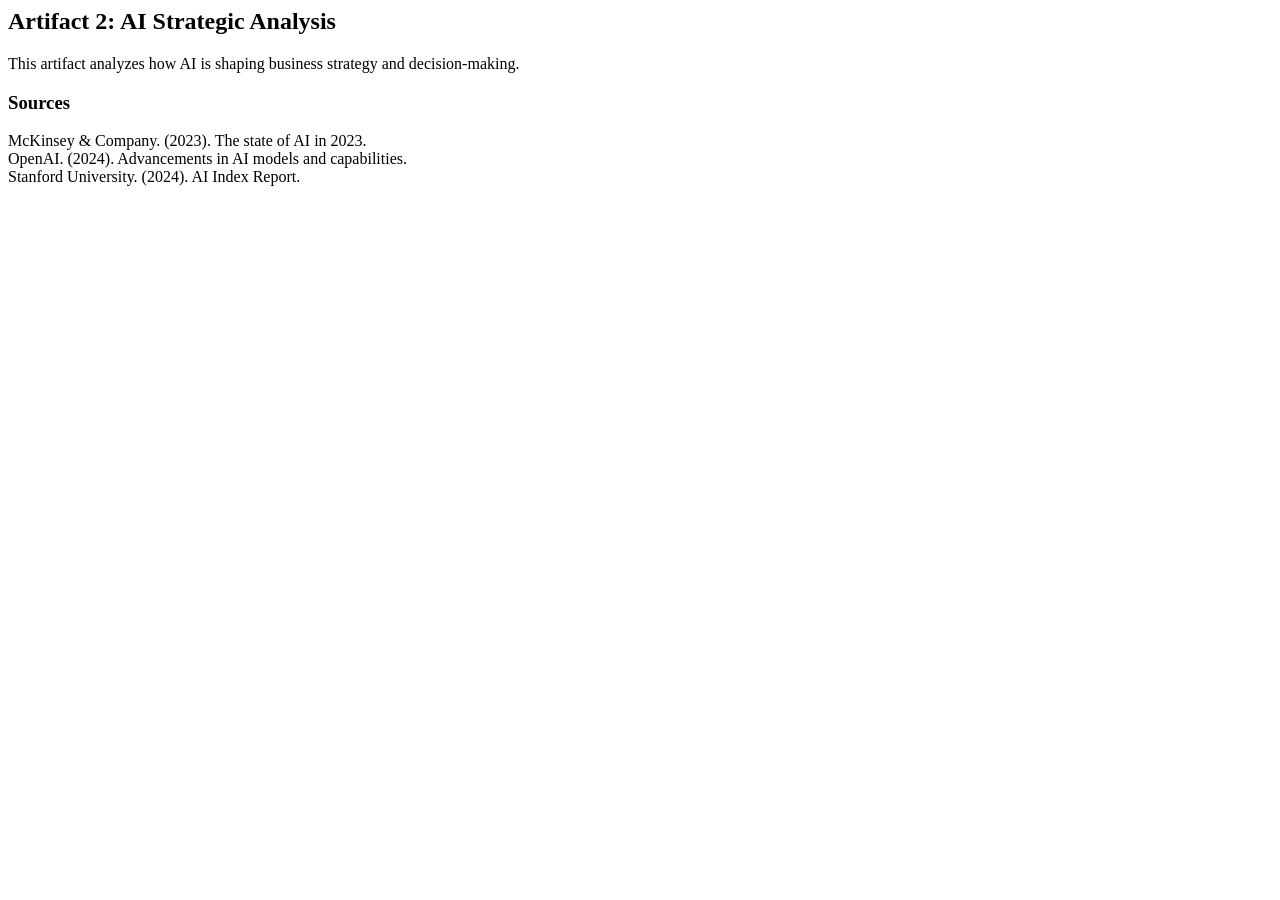
==== commit a6da6a84: "Add files via upload" ====
--- a/artifact-2.html
+++ b/artifact-2.html
@@ -1,117 +1,11 @@
-<!DOCTYPE html>
-<html lang="en">
-<head>
-  <meta charset="UTF-8" />
-  <meta name="viewport" content="width=device-width, initial-scale=1.0" />
-  <title>Artifact 2 · The Evolution of AI</title>
-  <link rel="preconnect" href="https://fonts.googleapis.com">
-  <link rel="preconnect" href="https://fonts.gstatic.com" crossorigin>
-  <link href="https://fonts.googleapis.com/css2?family=Inter:wght@400;500;600;700;800&family=Playfair+Display:wght@600;700&display=swap" rel="stylesheet">
-  <link rel="stylesheet" href="styles.css" />
-</head>
-<body>
-  <header class="nav">
-    <div class="container nav-inner">
-      <a class="brand" href="index.html"><span class="brand-mark">ZY</span><span>Zhenyuan You</span></a>
-      <nav class="nav-links">
-        <a href="index.html">Home</a>
-        <a href="artifacts.html">Artifacts</a>
-        <a href="artifact-2.html" class="active">Timeline Study</a>
-        <a href="artifact-3.html">ML vs DL</a>
-        <a href="artifact-4.html">Artifact 4</a>
-        <a href="contact.html">Contact</a>
-      </nav>
-      <a href="artifacts.html" class="button-outline">Back to artifacts</a>
-    </div>
-  </header>
+<html><body>
+<h2>Artifact 2: AI Strategic Analysis</h2>
+<p>This artifact analyzes how AI is shaping business strategy and decision-making.</p>
 
-  <main>
-    <section class="page-hero">
-      <div class="container">
-        <span class="kicker">Artifact 02 · Strategic timeline</span>
-        <h1>The Evolution of AI</h1>
-        <p class="lead">This artifact reframes a timeline project as a visual strategic narrative. Instead of hiding the work behind a download button, the key AI milestones are visible and easy to scan on-page.</p>
-      </div>
-    </section>
-
-    <section class="section">
-      <div class="container summary-grid">
-        <div class="card reveal">
-          <span class="badge">What this artifact demonstrates</span>
-          <h3>Strategic communication through visual storytelling</h3>
-          <p>This artifact translates technical history into a structure that non-technical stakeholders can understand quickly. It shows my ability to organize complex information into accessible, decision-oriented communication.</p>
-        </div>
-        <div class="card reveal delay-1">
-          <span class="badge">Audience adaptation</span>
-          <h3>Built for instructors, recruiters, and managers</h3>
-          <p>The page highlights major shifts in AI through visible milestones, short commentary, and a clear strategic takeaway rather than long academic paragraphs.</p>
-        </div>
-      </div>
-    </section>
-
-    <section class="section">
-      <div class="container">
-        <div class="section-header">
-          <div>
-            <h2>Visual Timeline</h2>
-            <p>A simplified on-page version of the historical sequence that drives the broader strategic analysis.</p>
-          </div>
-        </div>
-        <div class="timeline">
-          <div class="timeline-item reveal">
-            <strong>1950s–1960s · Symbolic AI</strong>
-            Rule-based systems and symbolic reasoning dominated early AI thinking, focusing on logic, explicit rules, and human-designed knowledge representation.
-          </div>
-          <div class="timeline-item reveal delay-1">
-            <strong>1980s–1990s · Statistical Machine Learning</strong>
-            AI momentum shifted toward probabilistic and data-driven techniques, enabling systems to learn patterns from structured data rather than relying only on hard-coded rules.
-          </div>
-          <div class="timeline-item reveal delay-2">
-            <strong>2010s · Deep Learning</strong>
-            Increased compute power, large datasets, and neural network breakthroughs made end-to-end representation learning practical for image, speech, and sequence tasks.
-          </div>
-          <div class="timeline-item reveal delay-3">
-            <strong>2020s · Generative AI</strong>
-            Transformer architectures, scaled pretraining, and interface design converged to make AI broadly accessible and commercially significant across industries.
-          </div>
-        </div>
-      </div>
-    </section>
-
-    <section class="section">
-      <div class="container grid-3">
-        <div class="card reveal">
-          <span class="badge">Driver 1</span>
-          <h3>Data</h3>
-          <p>Large datasets enabled models to move from hand-engineered intelligence toward scalable pattern recognition and generation.</p>
-        </div>
-        <div class="card reveal delay-1">
-          <span class="badge">Driver 2</span>
-          <h3>Compute</h3>
-          <p>GPU acceleration and distributed systems made deep learning and large-scale training economically feasible.</p>
-        </div>
-        <div class="card reveal delay-2">
-          <span class="badge">Driver 3</span>
-          <h3>Architecture</h3>
-          <p>Transformers redefined the design space for language, multimodal systems, and foundation model deployment.</p>
-        </div>
-      </div>
-    </section>
-
-    <section class="section">
-      <div class="container">
-        <div class="note">
-          Strategic takeaway: this artifact is not only about AI history. It shows how technological progress becomes useful when it is framed clearly for business, educational, and decision-making audiences.
-        </div>
-      </div>
-    </section>
-  </main>
-
-  <footer class="footer">
-    <div class="container footer-grid">
-      <div>© 2026 Zhenyuan You · Artifact 2</div>
-      <div><a href="artifacts.html">All artifacts</a> · <a href="contact.html">Contact</a></div>
-    </div>
-  </footer>
-</body>
-</html>
+<h3>Sources</h3>
+<p>
+McKinsey & Company. (2023). The state of AI in 2023.<br>
+OpenAI. (2024). Advancements in AI models and capabilities.<br>
+Stanford University. (2024). AI Index Report.
+</p>
+</body></html>
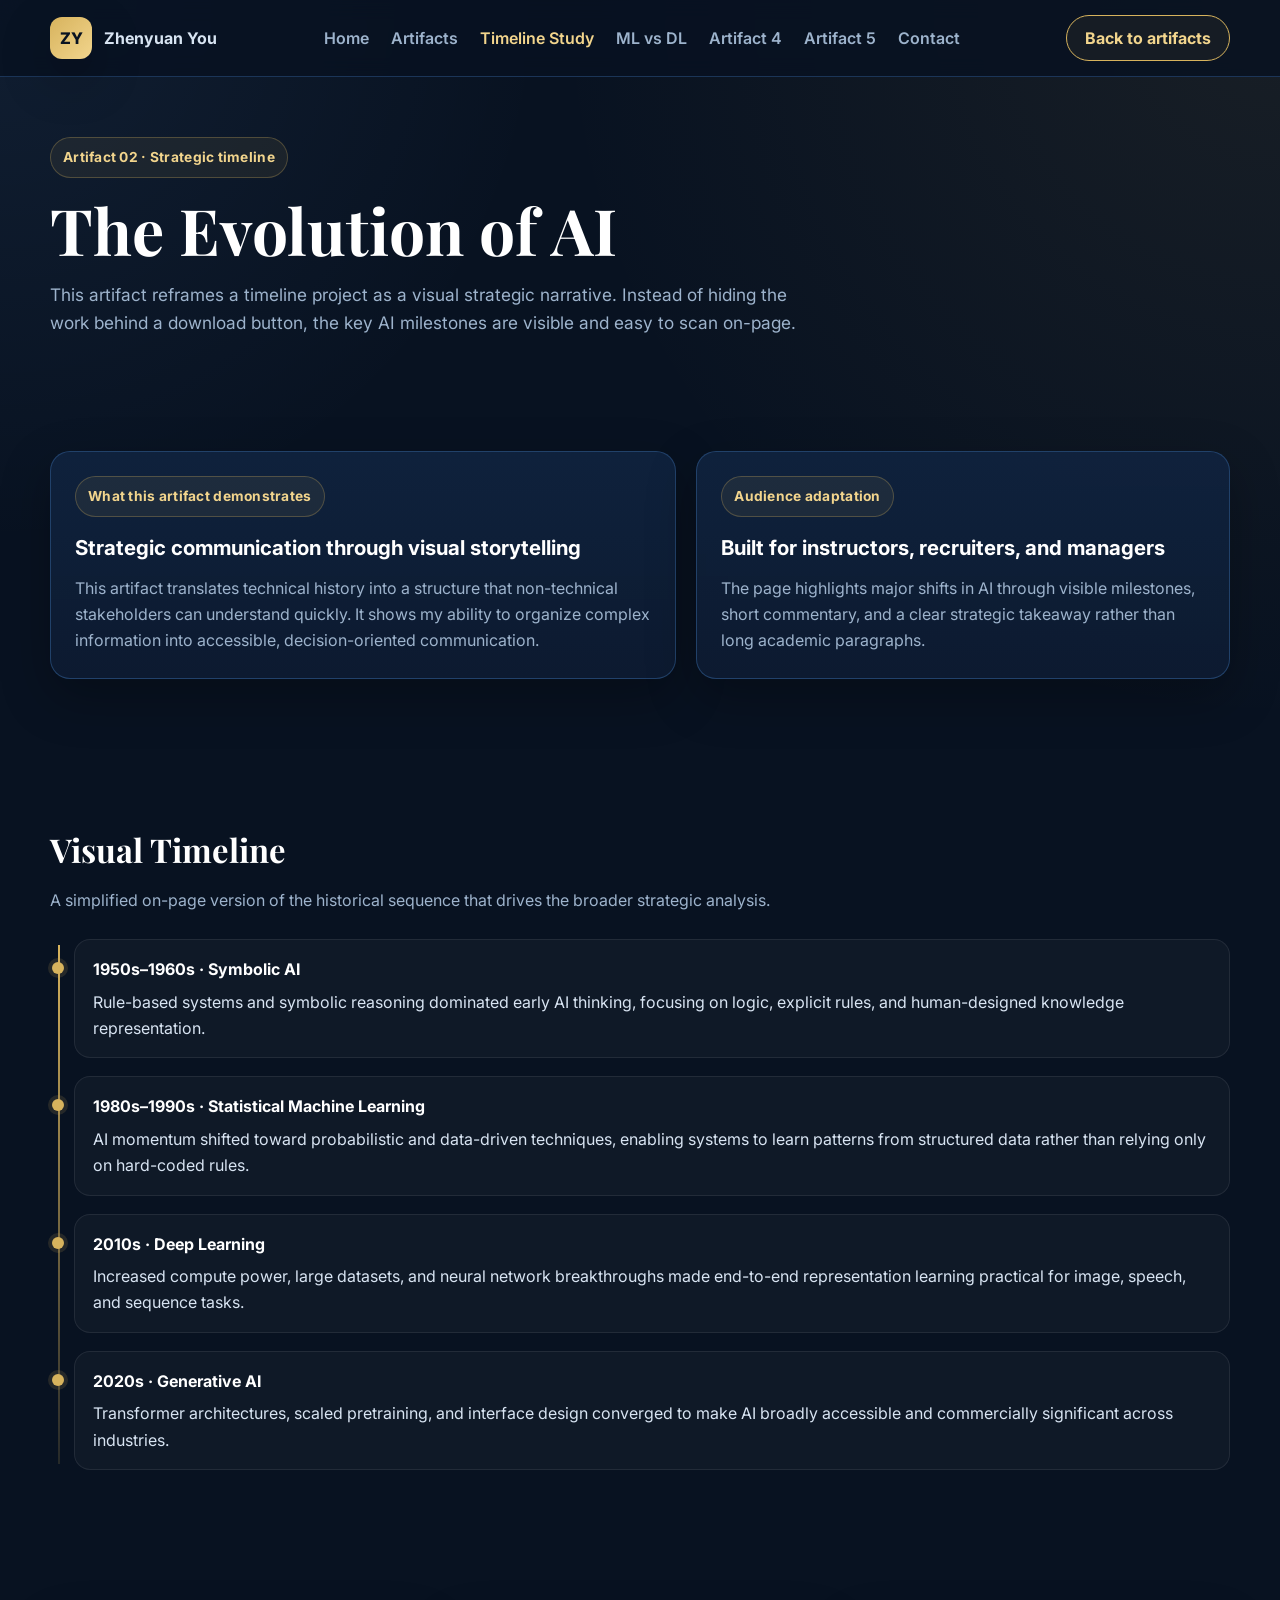
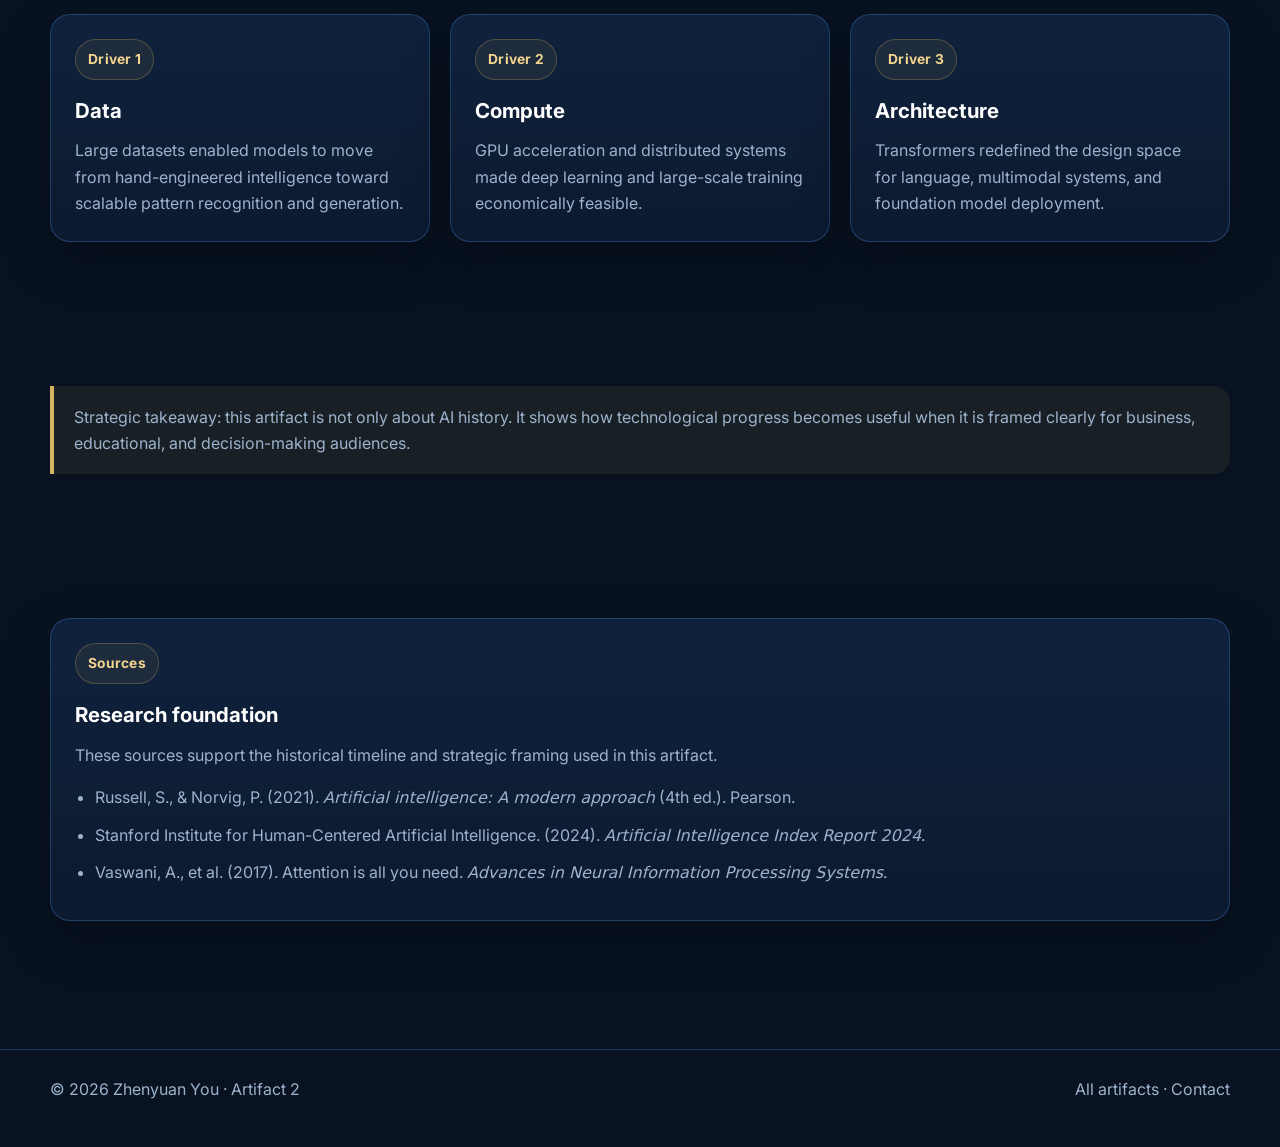
==== commit 3aa28b74: "Add files via upload" ====
--- a/artifact-2.html
+++ b/artifact-2.html
@@ -1,11 +1,133 @@
-<html><body>
-<h2>Artifact 2: AI Strategic Analysis</h2>
-<p>This artifact analyzes how AI is shaping business strategy and decision-making.</p>
+<!DOCTYPE html>
+<html lang="en">
+<head>
+  <meta charset="UTF-8" />
+  <meta name="viewport" content="width=device-width, initial-scale=1.0" />
+  <title>Artifact 2 · The Evolution of AI</title>
+  <link rel="preconnect" href="https://fonts.googleapis.com">
+  <link rel="preconnect" href="https://fonts.gstatic.com" crossorigin>
+  <link href="https://fonts.googleapis.com/css2?family=Inter:wght@400;500;600;700;800&family=Playfair+Display:wght@600;700&display=swap" rel="stylesheet">
+  <link rel="stylesheet" href="styles.css" />
+</head>
+<body>
+  <header class="nav">
+    <div class="container nav-inner">
+      <a class="brand" href="index.html"><span class="brand-mark">ZY</span><span>Zhenyuan You</span></a>
+      <nav class="nav-links">
+        <a href="index.html">Home</a>
+        <a href="artifacts.html">Artifacts</a>
+        <a href="artifact-2.html" class="active">Timeline Study</a>
+        <a href="artifact-3.html">ML vs DL</a>
+        <a href="artifact-4.html">Artifact 4</a>
+        <a href="artifact-5.html">Artifact 5</a>
+        <a href="contact.html">Contact</a>
+      </nav>
+      <a href="artifacts.html" class="button-outline">Back to artifacts</a>
+    </div>
+  </header>
 
-<h3>Sources</h3>
-<p>
-McKinsey & Company. (2023). The state of AI in 2023.<br>
-OpenAI. (2024). Advancements in AI models and capabilities.<br>
-Stanford University. (2024). AI Index Report.
-</p>
-</body></html>+  <main>
+    <section class="page-hero">
+      <div class="container">
+        <span class="kicker">Artifact 02 · Strategic timeline</span>
+        <h1>The Evolution of AI</h1>
+        <p class="lead">This artifact reframes a timeline project as a visual strategic narrative. Instead of hiding the work behind a download button, the key AI milestones are visible and easy to scan on-page.</p>
+      </div>
+    </section>
+
+    <section class="section">
+      <div class="container summary-grid">
+        <div class="card reveal">
+          <span class="badge">What this artifact demonstrates</span>
+          <h3>Strategic communication through visual storytelling</h3>
+          <p>This artifact translates technical history into a structure that non-technical stakeholders can understand quickly. It shows my ability to organize complex information into accessible, decision-oriented communication.</p>
+        </div>
+        <div class="card reveal delay-1">
+          <span class="badge">Audience adaptation</span>
+          <h3>Built for instructors, recruiters, and managers</h3>
+          <p>The page highlights major shifts in AI through visible milestones, short commentary, and a clear strategic takeaway rather than long academic paragraphs.</p>
+        </div>
+      </div>
+    </section>
+
+    <section class="section">
+      <div class="container">
+        <div class="section-header">
+          <div>
+            <h2>Visual Timeline</h2>
+            <p>A simplified on-page version of the historical sequence that drives the broader strategic analysis.</p>
+          </div>
+        </div>
+        <div class="timeline">
+          <div class="timeline-item reveal">
+            <strong>1950s–1960s · Symbolic AI</strong>
+            Rule-based systems and symbolic reasoning dominated early AI thinking, focusing on logic, explicit rules, and human-designed knowledge representation.
+          </div>
+          <div class="timeline-item reveal delay-1">
+            <strong>1980s–1990s · Statistical Machine Learning</strong>
+            AI momentum shifted toward probabilistic and data-driven techniques, enabling systems to learn patterns from structured data rather than relying only on hard-coded rules.
+          </div>
+          <div class="timeline-item reveal delay-2">
+            <strong>2010s · Deep Learning</strong>
+            Increased compute power, large datasets, and neural network breakthroughs made end-to-end representation learning practical for image, speech, and sequence tasks.
+          </div>
+          <div class="timeline-item reveal delay-3">
+            <strong>2020s · Generative AI</strong>
+            Transformer architectures, scaled pretraining, and interface design converged to make AI broadly accessible and commercially significant across industries.
+          </div>
+        </div>
+      </div>
+    </section>
+
+    <section class="section">
+      <div class="container grid-3">
+        <div class="card reveal">
+          <span class="badge">Driver 1</span>
+          <h3>Data</h3>
+          <p>Large datasets enabled models to move from hand-engineered intelligence toward scalable pattern recognition and generation.</p>
+        </div>
+        <div class="card reveal delay-1">
+          <span class="badge">Driver 2</span>
+          <h3>Compute</h3>
+          <p>GPU acceleration and distributed systems made deep learning and large-scale training economically feasible.</p>
+        </div>
+        <div class="card reveal delay-2">
+          <span class="badge">Driver 3</span>
+          <h3>Architecture</h3>
+          <p>Transformers redefined the design space for language, multimodal systems, and foundation model deployment.</p>
+        </div>
+      </div>
+    </section>
+
+    <section class="section">
+      <div class="container">
+        <div class="note">
+          Strategic takeaway: this artifact is not only about AI history. It shows how technological progress becomes useful when it is framed clearly for business, educational, and decision-making audiences.
+        </div>
+      </div>
+    </section>
+
+    <section class="section sources-section">
+      <div class="container">
+        <div class="card reveal">
+          <span class="badge">Sources</span>
+          <h3>Research foundation</h3>
+          <p>These sources support the historical timeline and strategic framing used in this artifact.</p>
+          <ul class="source-list">
+            <li>Russell, S., &amp; Norvig, P. (2021). <em>Artificial intelligence: A modern approach</em> (4th ed.). Pearson.</li>
+            <li>Stanford Institute for Human-Centered Artificial Intelligence. (2024). <em>Artificial Intelligence Index Report 2024</em>.</li>
+            <li>Vaswani, A., et al. (2017). Attention is all you need. <em>Advances in Neural Information Processing Systems</em>.</li>
+          </ul>
+        </div>
+      </div>
+    </section>
+  </main>
+
+  <footer class="footer">
+    <div class="container footer-grid">
+      <div>© 2026 Zhenyuan You · Artifact 2</div>
+      <div><a href="artifacts.html">All artifacts</a> · <a href="contact.html">Contact</a></div>
+    </div>
+  </footer>
+</body>
+</html>
--- a/styles.css
+++ b/styles.css
@@ -0,0 +1,230 @@
+
+:root{
+  --bg:#081221;
+  --bg-soft:#0d1b31;
+  --panel:#10233f;
+  --panel-2:#132949;
+  --border:#24456f;
+  --text:#d8e4f2;
+  --muted:#9db3cc;
+  --gold:#d7b35d;
+  --gold-soft:#f2d58d;
+  --green:#4ade80;
+  --red:#f87171;
+  --shadow:0 18px 50px rgba(0,0,0,.28);
+  --radius:20px;
+  --max:1180px;
+}
+*{box-sizing:border-box}
+html{scroll-behavior:smooth}
+body{
+  margin:0;
+  font-family:Inter,system-ui,-apple-system,BlinkMacSystemFont,"Segoe UI",sans-serif;
+  background:
+    radial-gradient(circle at top right, rgba(215,179,93,.08), transparent 24%),
+    radial-gradient(circle at top left, rgba(120,180,255,.08), transparent 18%),
+    var(--bg);
+  color:var(--text);
+  line-height:1.65;
+}
+a{color:inherit;text-decoration:none}
+img{max-width:100%;display:block}
+.container{width:min(var(--max), calc(100% - 48px)); margin:0 auto}
+.nav{
+  position:sticky; top:0; z-index:20;
+  backdrop-filter: blur(10px);
+  background:rgba(8,18,33,.82);
+  border-bottom:1px solid rgba(36,69,111,.7);
+}
+.nav-inner{
+  min-height:76px;
+  display:flex; align-items:center; justify-content:space-between; gap:20px;
+}
+.brand{display:flex;align-items:center;gap:12px;font-weight:700}
+.brand-mark{
+  width:42px;height:42px;border-radius:12px;
+  display:grid;place-items:center;
+  color:var(--bg);
+  background:linear-gradient(135deg,var(--gold),var(--gold-soft));
+  font-weight:800;
+  box-shadow:var(--shadow);
+}
+.nav-links{display:flex;flex-wrap:wrap;gap:22px}
+.nav-links a{
+  color:var(--muted);
+  font-weight:600;
+  transition:.25s ease;
+}
+.nav-links a:hover,.nav-links a.active{color:var(--gold-soft)}
+.button,.button-outline{
+  display:inline-flex;align-items:center;justify-content:center;gap:10px;
+  min-height:46px;padding:0 18px;border-radius:999px;font-weight:700;
+  transition:.25s ease; border:1px solid var(--gold);
+}
+.button{
+  background:linear-gradient(135deg,var(--gold),var(--gold-soft));
+  color:var(--bg);
+  box-shadow:0 14px 32px rgba(215,179,93,.22);
+}
+.button:hover{transform:translateY(-2px)}
+.button-outline{
+  color:var(--gold-soft);
+  background:rgba(215,179,93,.06);
+}
+.button-outline:hover{
+  background:rgba(215,179,93,.12);
+  transform:translateY(-2px)
+}
+main{padding-bottom:56px}
+.section{padding:72px 0}
+.hero{padding:72px 0 48px}
+.hero-grid{display:grid;grid-template-columns:1.2fr .82fr;gap:28px;align-items:center}
+.hero-grid.hero-grid-3{grid-template-columns:1.1fr .72fr .9fr}
+.kicker,.eyebrow,.badge{
+  display:inline-flex;align-items:center;gap:8px;
+  padding:8px 12px;border-radius:999px;
+  border:1px solid rgba(215,179,93,.28);
+  background:rgba(215,179,93,.08);
+  color:var(--gold-soft);
+  font-size:.86rem;font-weight:700;letter-spacing:.02em;
+}
+.hero h1,.page-hero h1{
+  font-family:"Playfair Display", Georgia, serif;
+  font-size:clamp(2.5rem, 5vw, 4.7rem);
+  line-height:1.06;
+  margin:18px 0 16px;
+  color:#fff;
+}
+.lead{
+  font-size:1.08rem;
+  color:var(--muted);
+  max-width:760px;
+}
+.hero-actions{display:flex;flex-wrap:wrap;gap:14px;margin-top:26px}
+.hero-panel,.card,.timeline-card,.stat-card{
+  background:linear-gradient(180deg, rgba(16,35,63,.92), rgba(13,27,49,.96));
+  border:1px solid rgba(36,69,111,.9);
+  border-radius:var(--radius);
+  box-shadow:var(--shadow);
+}
+.hero-panel{padding:24px}
+.hero-stats{display:grid;grid-template-columns:repeat(3,1fr);gap:14px;margin-top:18px}
+.stat{
+  padding:16px;border-radius:16px;background:rgba(255,255,255,.03);
+  border:1px solid rgba(255,255,255,.06)
+}
+.stat strong{display:block;font-size:1.55rem;color:#fff}
+.stat span{display:block;font-size:.92rem;color:var(--muted);margin-top:4px}
+.hero-photo-card{
+  padding:14px; border-radius:26px; background:linear-gradient(180deg, rgba(19,41,73,.96), rgba(16,35,63,.94));
+  border:1px solid rgba(255,255,255,.08); box-shadow:var(--shadow);
+}
+.hero-photo-card img{border-radius:18px; aspect-ratio:1 / 1.15; object-fit:cover}
+.hero-photo-caption{margin-top:12px;color:var(--muted);text-align:center;font-size:.92rem}
+.section-header{
+  display:flex; align-items:end; justify-content:space-between; gap:20px; margin-bottom:26px
+}
+.section-header h2{
+  margin:0; font-size:2.05rem; color:#fff; font-family:"Playfair Display", Georgia, serif;
+}
+.section-header p{margin:10px 0 0;color:var(--muted);max-width:760px}
+.grid-2,.grid-3,.grid-4,.grid-5{display:grid;gap:20px}
+.grid-2{grid-template-columns:repeat(2,1fr)}
+.grid-3{grid-template-columns:repeat(3,1fr)}
+.grid-4{grid-template-columns:repeat(4,1fr)}
+.grid-5{grid-template-columns:repeat(5,1fr)}
+.card{padding:24px}
+.card h3{margin:14px 0 10px;color:#fff;font-size:1.28rem}
+.card p{margin:0;color:var(--muted)}
+.tags{display:flex;flex-wrap:wrap;gap:10px;margin-top:16px}
+.tag{
+  padding:8px 12px;border-radius:999px;
+  background:rgba(255,255,255,.04);
+  border:1px solid rgba(255,255,255,.08);
+  color:var(--gold-soft); font-size:.9rem; font-weight:600;
+}
+.visual-band{
+  margin-top:16px;padding:16px;border-radius:16px;
+  background:rgba(255,255,255,.03);border:1px solid rgba(255,255,255,.06)
+}
+.mini-metrics{display:grid;gap:14px}
+.mini-metrics div{display:grid;gap:4px}
+.mini-metrics strong{color:#fff}
+.mini-metrics span{color:var(--muted)}
+.artifact-card{display:flex;flex-direction:column;justify-content:space-between}
+.page-hero{padding:60px 0 24px}
+.summary-grid{display:grid;grid-template-columns:1.08fr .92fr;gap:20px}
+.pipeline{
+  display:grid;grid-template-columns:repeat(6,1fr);gap:14px;margin-top:24px
+}
+.step{
+  position:relative;
+  padding:18px 14px;border-radius:18px;text-align:center;
+  background:rgba(255,255,255,.03); border:1px solid rgba(255,255,255,.08)
+}
+.step strong{display:block;color:#fff;margin-top:6px}
+.step span{font-size:.84rem;color:var(--gold-soft)}
+.metrics{display:grid;grid-template-columns:repeat(3,1fr);gap:16px}
+.metric{
+  padding:20px;border-radius:18px;text-align:center;
+  background:rgba(255,255,255,.03); border:1px solid rgba(255,255,255,.08)
+}
+.metric strong{display:block;color:#fff;font-size:1.7rem}
+.metric span{color:var(--muted)}
+.decision{display:grid;grid-template-columns:1fr 1fr;gap:20px}
+.good{color:var(--green)!important}
+.bad{color:var(--red)!important}
+.timeline{
+  display:grid; gap:18px; position:relative; padding-left:24px;
+}
+.timeline::before{
+  content:""; position:absolute; left:8px; top:6px; bottom:6px; width:2px;
+  background:linear-gradient(var(--gold), rgba(215,179,93,.15));
+}
+.timeline-item{
+  position:relative; padding:16px 18px; border-radius:16px;
+  background:rgba(255,255,255,.03); border:1px solid rgba(255,255,255,.08)
+}
+.timeline-item::before{
+  content:""; position:absolute; left:-23px; top:22px; width:12px;height:12px;
+  border-radius:50%; background:var(--gold); box-shadow:0 0 0 4px rgba(215,179,93,.14);
+}
+.timeline-item strong{display:block;color:#fff;margin-bottom:6px}
+.compare-table{
+  width:100%; border-collapse:collapse; overflow:hidden; border-radius:18px;
+  border:1px solid rgba(255,255,255,.08); background:rgba(255,255,255,.03)
+}
+.compare-table th,.compare-table td{
+  padding:16px; text-align:left; border-bottom:1px solid rgba(255,255,255,.08)
+}
+.compare-table th{color:#fff;background:rgba(255,255,255,.04)}
+.compare-table td{color:var(--muted)}
+.note{
+  padding:18px 20px;border-left:4px solid var(--gold);
+  background:rgba(215,179,93,.08); border-radius:0 16px 16px 0; color:var(--muted)
+}
+.source-list{margin:16px 0 0; padding-left:20px; color:var(--muted)}
+.source-list li{margin-bottom:10px}
+.compact-overview{font-size:.95rem}
+.footer{
+  border-top:1px solid rgba(36,69,111,.8);
+  padding:26px 0 44px; color:var(--muted)
+}
+.footer-grid{display:flex;align-items:center;justify-content:space-between;gap:14px;flex-wrap:wrap}
+.reveal{opacity:0; transform:translateY(16px); animation:reveal .7s ease forwards}
+.delay-1{animation-delay:.08s}.delay-2{animation-delay:.16s}.delay-3{animation-delay:.24s}
+@keyframes reveal{
+  to{opacity:1; transform:none}
+}
+@media (max-width: 1100px){
+  .hero-grid.hero-grid-3,.hero-grid,.summary-grid{grid-template-columns:1fr}
+  .grid-3,.grid-5{grid-template-columns:1fr 1fr}
+  .pipeline{grid-template-columns:repeat(3,1fr)}
+}
+@media (max-width: 760px){
+  .container{width:min(var(--max), calc(100% - 28px))}
+  .nav-inner{padding:12px 0;align-items:flex-start}
+  .nav-links{gap:14px}
+  .grid-2,.grid-3,.grid-4,.grid-5,.metrics,.decision,.hero-stats,.pipeline{grid-template-columns:1fr}
+  .hero h1,.page-hero h1{font-size:2.3rem}
+}
